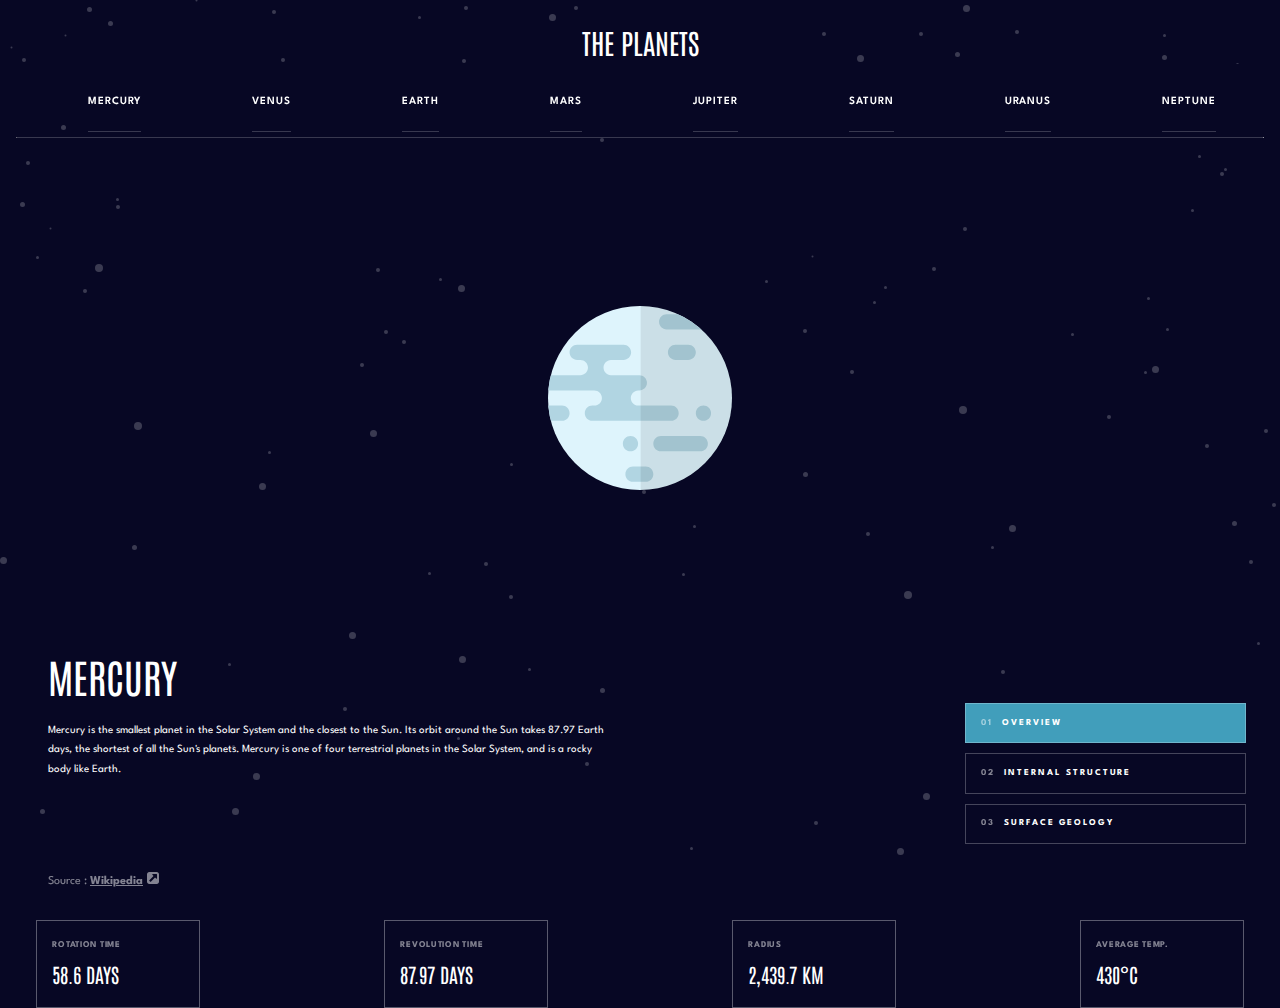
==== index.html @ 676377ea "add mobile btns to content functionality" ====
<!DOCTYPE html>

<html>

<head>
    <meta charset="utf-8">
    <meta http-equiv="X-UA-Compatible" content="IE=edge">
    <title></title>
    <meta name="description" content="">
    <meta name="viewport" content="width=device-width, initial-scale=1">
    <link rel="preconnect" href="https://fonts.googleapis.com">
    <link rel="preconnect" href="https://fonts.gstatic.com" crossorigin>
    <link href="https://fonts.googleapis.com/css2?family=Antonio:wght@400;500&family=Spartan:wght@400;700&display=swap"
        rel="stylesheet">
    <link rel="stylesheet" href="index.css">

</head>

<body>


    <div class="container">


        <div class="header">
            <h2 class="logo">The Planets</h2>
            <img src="./assets/icon-hamburger.svg" class="menu-btn">
        </div>

        <!-- <a href="#" class="test">TEST</a> -->

        <nav class="menu">
            <ul>

                <li>
                    <a href="/" class="link mercury-link">
                        <span class="dot dot-mercury"></span>
                        <span class="link-text">mercury</span>
                        <img src="assets/icon-chevron.svg" class="chevron" alt="chevron">
                    </a>
                </li>
                <li>
                    <a href="/venus.html" class="link">
                        <span class="dot dot-venus"></span>
                        <span class="link-text">venus</span>
                        <img src="assets/icon-chevron.svg" class="chevron" alt="chevron">
                    </a>
                </li>
                <li>
                    <a href="/earth.html" class="link">
                        <span class="dot dot-earth"></span>
                        <span class="link-text">earth</span>
                        <img src="assets/icon-chevron.svg" class="chevron" alt="chevron">
                    </a>
                </li>
                <li>
                    <a href="/mars.html" class="link">
                        <span class="dot dot-mars"></span>
                        <span class="link-text">mars</span>
                        <img src="assets/icon-chevron.svg" class="chevron" alt="chevron">
                    </a>
                </li>
                <li>
                    <a href="/jupiter.html" class="link">
                        <span class="dot dot-jupiter"></span>
                        <span class="link-text">jupiter</span>
                        <img src="assets/icon-chevron.svg" class="chevron" alt="chevron">
                    </a>
                </li>
                <li>
                    <a href="/saturn.html" class="link">
                        <span class="dot dot-saturn"></span>
                        <span class="link-text">saturn</span>
                        <img src="assets/icon-chevron.svg" class="chevron" alt="chevron">
                    </a>
                </li>
                <li>
                    <a href="/uranus.html" class="link">
                        <span class="dot dot-uranus"></span>
                        <span class="link-text">uranus</span>
                        <img src="assets/icon-chevron.svg" class="chevron" alt="chevron">
                    </a>
                </li>
                <li>
                    <a href="/neptune.html" class="link">
                        <span class="dot dot-neptune"></span>
                        <span class="link-text">neptune</span>
                        <img src="assets/icon-chevron.svg" class="chevron" alt="chevron">
                    </a>
                </li>
            </ul>
        </nav>

        <section class="content">

            <!-- horizontal line -->
            <hr class="hr1">
            <div class="buttons btns-mobile">
                <button class="overview ghost-button overview-mobile-btn">overview</button>
                <button class="structure ghost-button structure-mobile-btn">structure</button>
                <button class="surface ghost-button geology-mobile-btn">surface</button>
            </div>

            <!-- horizontal line -->
            <hr class="hr2">

            <div class="flex-content-wrapper">


                <img src="./assets/planet-mercury.svg" alt="Mercury"
                    class="planet-img flex-content-wrapper-item overview-img">
                <img src="./assets/planet-mercury-internal.svg" alt="Mercury"
                    class="planet-img flex-content-wrapper-item structure-img ">
                <img src="./assets/geology-mercury.png" alt="Mercury" class="geology-img flex-content-wrapper-item ">

                <div class="content flex-content flex-content-wrapper-item">
                    <div class="flex-text flex-content-item">
                        <h1 class="flex-text-item">MERCURY</h1>
                        <p class="flex-text-item overview-text">Mercury is the smallest planet in the Solar System and
                            the
                            closest
                            to
                            the
                            Sun. Its
                            orbit around the
                            Sun takes 87.97 Earth days, the shortest of all the Sun's planets. Mercury is one of
                            four
                            terrestrial planets in the Solar System, and is a rocky body like Earth.</p>
                        <p class="flex-text-item structure-text">
                            Mercury appears to have a solid silicate crust and mantle overlying a solid, iron sulfide
                            outer core layer, a deeper liquid core layer, and a solid inner core. The planet's density
                            is the second highest in the Solar System at 5.427 g/cm3 , only slightly less than Earth's
                            density.
                        </p>
                        <p class="flex-text-item geology-text">
                            Mercury's surface is similar in appearance to that of the Moon, showing extensive mare-like
                            plains and heavy cratering, indicating that it has been geologically inactive for billions
                            of years. It is more heterogeneous than either Mars's or the Moon’s.
                        </p>
                        <a href="https://en.wikipedia.org/wiki/Mercury_(planet)"
                            class="source flex-text-item overview-link"><span class="source-text">Source : </span>
                            <span class="wikipedia">Wikipedia</span>
                            <span><img src="./assets/icon-source.svg" alt="" class="icon-source"></span>
                        </a>
                        <a href="https://en.wikipedia.org/wiki/Mercury_(planet)#Internal_structure"
                            class="source flex-text-item structure-link"><span class="source-text">Source : </span>
                            <span class="wikipedia">Wikipedia</span>
                            <span><img src="./assets/icon-source.svg" alt="" class="icon-source"></span>
                        </a>
                        <a href="https://en.wikipedia.org/wiki/Mercury_(planet)#Surface_geology"
                            class="source flex-text-item geology-link"><span class="source-text">Source : </span>
                            <span class="wikipedia">Wikipedia</span>
                            <span><img src="./assets/icon-source.svg" alt="" class="icon-source"></span>
                        </a>
                    </div>
                    <div class="buttons side-btns flex-content-item">
                        <button class="overview ghost-button side-btn-1">overview</button>
                        <button class="structure ghost-button side-btn-2"><span
                                class="xtra-txt">internal</span>structure</button>
                        <button class=" surface ghost-button side-btn-3">surface <span
                                class="xtra-txt">geology</span></button>
                    </div>
                </div>
            </div>
        </section>

        <section class="infotangle">
            <div class="infotangle-container-flex">
                <span class="infotangle-title">rotation time</span>
                <span class="infotangle-content">58.6 days</span>
            </div>
            <div class="infotangle-container-flex">
                <span class="infotangle-title">revolution time</span>
                <span class="infotangle-content">87.97 days</span>
            </div>
            <div class="infotangle-container-flex">
                <span class="infotangle-title">radius</span>
                <span class="infotangle-content">2,439.7 km</span>
            </div>
            <div class="infotangle-container-flex">
                <span class="infotangle-title">average temp.</span>
                <span class="infotangle-content">430&deg;C</span>
            </div>
        </section>

    </div> <!-- container div -->

    <script src="index.js" async defer></script>
</body>

</html>
---- index.css ----
/* font-family: 'Antonio', sans-serif; */
/* font-family: 'Spartan', sans-serif; */

*,
*:before,
*:after {
  box-sizing: border-box;
}

:root {
  --white: #ffffff;
  --black: #070724;
  --grey: #38384f;
  --lightgrey: #838391;
  --skyblue: #419ebb;
  --orange: #eda249;
  --violet: #6f2ed6;
  --red: #d83a34;
  --burntorange: #cd5120;
  --teal: #1ec2a4;
  --bgc: red;
  --transvalue: scaleX(1);
}

body {
  background: #070724 url('./assets/background-stars.svg');
  height: 100vh;
  background-attachment: fixed;
  /* stop scroll & remove scroll bar for mobile */
  /* overflow: hidden; */
}

/* give p enough room to not jump with new text */
p.flex-text-item {
  height: 10em;
}

/* IMAGES */
/* show - hide images */
/* img.planet-img.structure-img,
img.planet-img.geology-img {
  display: none;
} */

.planet-img {
  margin-top: 5.5375em;
  margin-bottom: 5em;
  width: 6.9375em;
}

.geology-img {
  display: none;
  width: 10.19em;
  height: 12.43em;
  margin-bottom: 1.95em;
}

.structure-img {
  display: none;
}

/* .overview-btn {
  background-color: red;
} */

/* show - hide content text */
.structure-text,
.geology-text {
  display: none;
}

/* show - hide link type */
.structure-link,
.geology-link {
  display: none;
}

.container {
  margin: 1em 1.5em 1em 1.5em;
  /* ??? */
  height: calc(100% 2em);
}

/* hr {
  margin-left: -2em;
  margin-right: -2em;
  margin-top: 0;
  color: rgba(131, 131, 145, 0.4);
  color: yellowgreen;
} */

/* TODO : .hr1 & .hr2 are the same.  Consolidate. */
.hr1 {
  margin-left: -2em;
  margin-right: -2em;
  margin-top: -0.35em;
  border-top: 1px solid rgba(131, 131, 145, 0.4);
  border-bottom: none;
  z-index: 999;
}

.hr2 {
  /* background-color: red; */
  margin-left: -2em;
  margin-right: -2em;
  margin-top: -0.35em;
  border-top: 1px solid rgba(131, 131, 145, 0.4);
  border-bottom: none;
  z-index: 999;
}

.header {
  height: 2.8em;
  display: flex;
  margin-bottom: 0.5em;
  justify-content: space-between;
}

.logo {
  /* background-color: green; */
  margin-top: 0;
  padding: 0;
}

/* hide the menu */
/* .menu {
  display: none;
} */

.menu-btn {
  margin-top: 0.7em;
  width: 1.5em;
  height: 1.0625em;
  cursor: pointer;
  opacity: 1;
}

.link {
  margin-right: 1.7em;
}

/* button.overview:focus {
  background-color: red;
} */

/* menu nav */

nav ul {
  display: block;
  margin-left: -0.5em;
  margin-top: -1.5em;
  /* list is to the right.  bring it left. not sure why it went right.  this is my hack */
  /* margin-left: -2em; */
  top: 4.5em;
  left: 0;
  width: 100%;
  background-color: var(--black);
  height: 100vh;
  position: fixed;
  list-style-type: none;
  transform: translateX(100%);
  transition: transform 0.3s;
}

.menu ul:first-child {
  margin-top: -0.5em;
  padding-top: 1em;
  border-top: 1px solid rgba(131, 131, 145, 0.4);
}

nav a {
  margin: 0.3em 0 0.3em 0;
  display: flex;
  justify-content: space-between;
  align-items: center;
  height: 4.0625em;
  /* last param of rgba is opacity */
  border-bottom: 1px solid rgba(131, 131, 145, 0.4);
  color: var(--white);
  text-decoration: none;
  font-family: 'Spartan', sans-serif;
  font-weight: 600;
  font-size: 0.9375rem;
  letter-spacing: 1.36364px;
  /* line-height: 25px; */
  text-transform: uppercase;
}

/* ul:last-child li:last-child a {
  border-bottom: none;
} */

.link-text {
  margin-top: 0.25em;
  margin-left: 2em;
  /* dot and chevron are flex-grow:0 
  & this is flex-grow: 1 so I guess it takes
  up all remaining spece? */
  flex-grow: 1;
}

.dot {
  content: '';
  margin: 0;
  height: 20px;
  width: 20px;
  border-radius: 50%;
  display: inline-block;
}

.dot-mercury {
  background-color: var(--white);
}
.dot-venus {
  background-color: #f7cc7f;
}
.dot-earth {
  background-color: #545bfe;
}
.dot-mars {
  background-color: #ff6a45;
}
.dot-jupiter {
  background-color: #ecad7a;
}
.dot-saturn {
  background-color: #fccb6b;
}
.dot-uranus {
  background-color: #65f0d5;
}
.dot-neptune {
  background-color: #497efa;
}

.menu-text {
  display: inline;
}

.chevron {
  display: inline-block;
  /* margin: 0 1.5em 0 0; */
  width: 0.4em;
  height: 0.58em;
  cursor: pointer;
}

/* buttons */

.buttons {
  display: flex;
  justify-content: space-between;
  margin-top: -0.3em;
  margin-left: 0.25em;
  margin-right: 0.25em;
  margin-bottom: -0.1em;
}

/* rename button? */
.ghost-button {
  color: var(--white);
  border: 4px solid rgba(0, 0, 0, 0);
  display: inline-block;
  margin: 1.25em 0 0 0;
  font-size: 0.5625rem;
  font-family: spartan;
  font-weight: 700;
  letter-spacing: 1.92857px;
  text-transform: uppercase;
  background-color: rgba(0, 0, 0, 0);
  opacity: 0.5;
}

.ghost-button:after {
  display: block;
  content: '';
  padding: 0.75em;
  margin: 0;
  border-bottom: solid 3px var(--skyblue);
  transform: scaleX(0);
  transition: transform 250ms ease-in-out;
}

.ghost-button:hover:after {
  transform: scaleX(1);
}

/* .ghost-button:default:after {
  transform: scaleX(1);
} */

/* .ghost-button:hover:after {
  transform: scaleX(1);
} */

.ghost-button:hover {
  opacity: 1;
}

.myelement:after {
  transform: var(--transvalue);
}

/* .ghost-button:focus:after {
  transform: scaleX(1);
} */

/* .planet-img {
  width: 6.9375em;
} */

h1 {
  color: var(--white);
  font-weight: 400;
  font-family: 'Antonio', sans-serif;
  font-size: 2.5rem;
  text-transform: uppercase;
}

/* h2 not inline with figma.  ok. */
h2 {
  color: var(--white);
  font-weight: 400;
  font-family: 'Antonio', sans-serif;
  font-size: 1.75rem;
  text-transform: uppercase;
}

p {
  color: var(--white);
  font-weight: 400;
  font-family: 'Spartan', sans-serif;
  font-size: 0.6875rem;
  /* text-transform: uppercase; */
  line-height: 179%;
  text-align: center;
}

/* section.content */

.content {
  display: flex;
  flex-direction: column;
}

.content .flex-item {
  align-self: center;
}

.flex-content {
  display: flex;
}

.flex-text {
  display: flex;
  flex-direction: column;
  align-items: center;
}

.side-btns {
  display: none;
}

.content h1 {
  margin: 0 0 0.2em 0;
}

.content p {
  margin-bottom: 2.5em;
}

/* removes the underline from the link text  */
.source {
  text-decoration: none;
  margin-bottom: 0.75em;
}

/* kept  */
.source-text {
  color: var(--white);
  font-size: 0.75rem;
  font-weight: 400;
  font-family: spartan;
  opacity: 0.5;
}

.wikipedia {
  color: var(--white);
  font-size: 0.75rem;
  font-weight: 700;
  font-family: spartan;
  opacity: 0.5;
  text-decoration: underline;
}

.infotangle:last-child {
  margin-bottom: 2.5em;
}

.infotangle-container-flex {
  margin-top: 1.25em;
  margin-bottom: -0.6em;
  margin-left: -0.75em;
  margin-right: -0.75em;
  display: flex;
  justify-content: space-between;
  border: 1px solid #ffffff55;
  text-transform: uppercase;
  height: 3.25em;
}

.infotangle-title {
  margin-left: 2.25em;
  margin-top: 2.25em;
  color: var(--white);
  font-size: 0.55rem;
  font-weight: 700;
  font-family: spartan;
  letter-spacing: 0.727273px;
  opacity: 0.5;
}

/* made it a span because styles were not being applied with a <p>  Global Style??? */
.infotangle-content {
  margin-top: 0.5em;
  margin-right: 1.5em;
  color: var(--white);
  font-size: 1.25rem;
  font-weight: 400;
  font-family: Antonio;
  /* letter-spacing: 0.75px; */
}

/* this should go with content stuff */

/* TD this has affected mobile & desktop now.  */

.flex-content-wrapper {
  display: flex;
  flex-direction: column;
  justify-content: center;
}

.planet-img.flex-content-wrapper-item,
.geology-img.flex-content-wrapper-item {
  margin-left: auto;
  margin-right: auto;
}

/* mobile - overlap geology image over planet image */
.geology-img.flex-content-wrapper-item {
  margin-top: -6.6em;
  width: 60px;
  height: 73.25px;
}

/* TABLETTABLETTABLETTABLETTABLETTABLETTABLETTABLETTABLETTABLETTABLETTABLETTABLETTABLETTABLETTABLETTABLETTABLETTABLETTABLET */
/* TABLETTABLETTABLETTABLETTABLETTABLETTABLETTABLETTABLETTABLETTABLETTABLETTABLETTABLETTABLETTABLETTABLETTABLETTABLETTABLET */
/* TABLETTABLETTABLETTABLETTABLETTABLETTABLETTABLETTABLETTABLETTABLETTABLETTABLETTABLETTABLETTABLETTABLETTABLETTABLETTABLET */
/* TABLETTABLETTABLETTABLETTABLETTABLETTABLETTABLETTABLETTABLETTABLETTABLETTABLETTABLETTABLETTABLETTABLETTABLETTABLETTABLET */
/* TABLETTABLETTABLETTABLETTABLETTABLETTABLETTABLETTABLETTABLETTABLETTABLETTABLETTABLETTABLETTABLETTABLETTABLETTABLETTABLET */
/* TABLETTABLETTABLETTABLETTABLETTABLETTABLETTABLETTABLETTABLETTABLETTABLETTABLETTABLETTABLETTABLETTABLETTABLETTABLETTABLET */

/* tablet */
@media only screen and (min-width: 768px) {
  /* remove scroll */
  body {
    /* overflow: hidden; */
    margin: 1.5em;
  }

  .header {
    justify-content: center;
    margin-top: 1.5em;
  }

  /* give p enough room to not jump with new text */
  p.flex-text-item {
    height: 10em;
  }

  /* tablet - overlap geology image over planet image */
  .geology-img.flex-content-wrapper-item {
    margin-top: -12.6em;
    margin-bottom: 4.3em;
    width: 110px;
    height: 134.29px;
  }

  .planet-img {
    margin-top: 10em;
    margin-bottom: 10em;
    width: 11.5em;
  }

  .source {
    margin-top: 0.75em;
  }

  .btns-mobile {
    display: none;
  }

  .hr1 {
    display: none;
  }

  .hr2 {
    margin-top: 3.75em;
  }

  .dot {
    display: none;
  }

  .chevron {
    display: none;
  }

  .menu ul:first-child {
    /* margin-top: -0.5em; */
    /* padding-top: 1em; */
    border-top: none;
  }

  nav ul {
    display: flex;
    justify-content: space-around;
    transform: translateY(0);
    height: 2em;
    /* overflow: scroll; */
  }

  nav ul li {
    margin-top: -0.55em;
  }

  /* nav ul li a {
    border: none;
  } */

  li {
    all: initial;
    display: inline-block;
    /* background-color: red; */
  }

  a.link {
    padding: 0;
    margin: 0;
  }

  li:after {
    display: block;
    content: '';
    position: relative;
    margin: 0;
    border-bottom: solid 3px var(--skyblue);
    transform: scaleX(0);
    transition: transform 250ms ease-in-out;
  }

  li:hover:after {
    transform: scaleX(1);
  }

  li:hover {
    opacity: 1;
  }

  .link-text {
    margin: 0;
    font-size: 0.6875rem;
    letter-spacing: 1px;
  }

  .side-btns {
    display: flex;
    flex-direction: column;
    justify-content: center;
    align-items: flex-end;
    margin-right: -1.2em;
  }

  .side-btn-1,
  .side-btn-2,
  .side-btn-3 {
    color: var(--white);
    border: 1px solid rgba(255, 255, 255, 0.25);
    display: inline-block;
    font-size: 0.5625rem;
    font-family: spartan;
    font-weight: 700;
    letter-spacing: 1.92857px;
    text-transform: uppercase;
    /* background-color: rgba(0, 0, 0, 0); */
    opacity: 1;
    width: 281px;
    height: 4.5em;
    padding-top: 1.65em;
    text-align: start;
    margin: 0.55em;
  }

  .side-btn-1:hover,
  .side-btn-2:hover,
  .side-btn-3:hover {
    background-color: rgba(131, 131, 145, 0.4);
  }

  .myBackGroundColor {
    background-color: var(--skyblue);
  }

  .mySelectedBackGroundColor {
    background-color: rgba(131, 131, 145, 0.4);
  }

  .side-btn-2:focus,
  .side-btn-3:focus {
    background-color: var(--skyblue);
  }

  .side-btn-1::before {
    content: '01';
    margin: 1em;
    opacity: 0.5;
  }

  .side-btn-2::before {
    content: '02';
    margin: 1em;
    opacity: 0.5;
  }

  .side-btn-3::before {
    content: '03';
    margin: 1em;
    opacity: 0.5;
  }

  .menu-btn {
    display: none;
  }

  .ghost-button:hover:after {
    transform: scaleX(0);
  }

  .xtra-txt {
    padding-right: 0.6em;
  }

  .flex-content {
    justify-content: space-between;
  }

  .flex-content-item {
    /* give both flex-content-items the same size */
    flex-basis: 100%;
  }

  p.flex-text-item {
    text-align: left;
  }

  .flex-text {
    display: flex;
    flex-direction: column;
    align-items: flex-start;
  }

  .infotangle {
    display: flex;
    flex-direction: row;
    justify-content: space-between;
  }

  .infotangle-container-flex {
    height: 5.5em;
    width: 10.25em;
  }

  /* make the infotangle content into a flex column */
  .infotangle-container-flex {
    display: flex;
    flex-direction: column;
  }

  .infotangle-title {
    margin-left: 1.75em;
  }

  .infotangle-content {
    margin-left: 0.75em;
    margin-bottom: 1em;
  }

  div.flex-content {
    /* background-color: blue; */
    flex-direction: row;
  }

  div.flex-text.flex-content-item {
    /* background-color: red; */
    margin-right: 5.2em;
  }
  div.flex-content-item {
    /* background-color: green; */
    width: 20em;
  }
}

/* DESKTOPDESKTOPDESKTOPDESKTOPDESKTOPDESKTOPDESKTOPDESKTOPDESKTOPDESKTOPDESKTOPDESKTOPDESKTOPDESKTOPDESKTOPDESKTOP */
/* DESKTOPDESKTOPDESKTOPDESKTOPDESKTOPDESKTOPDESKTOPDESKTOPDESKTOPDESKTOPDESKTOPDESKTOPDESKTOPDESKTOPDESKTOPDESKTOP */
/* DESKTOPDESKTOPDESKTOPDESKTOPDESKTOPDESKTOPDESKTOPDESKTOPDESKTOPDESKTOPDESKTOPDESKTOPDESKTOPDESKTOPDESKTOPDESKTOP */
/* DESKTOPDESKTOPDESKTOPDESKTOPDESKTOPDESKTOPDESKTOPDESKTOPDESKTOPDESKTOPDESKTOPDESKTOPDESKTOPDESKTOPDESKTOPDESKTOP */
/* DESKTOPDESKTOPDESKTOPDESKTOPDESKTOPDESKTOPDESKTOPDESKTOPDESKTOPDESKTOPDESKTOPDESKTOPDESKTOPDESKTOPDESKTOPDESKTOP */
/* DESKTOPDESKTOPDESKTOPDESKTOPDESKTOPDESKTOPDESKTOPDESKTOPDESKTOPDESKTOPDESKTOPDESKTOPDESKTOPDESKTOPDESKTOPDESKTOP */

/* desktop */
@media only screen and (min-width: 1440px) {
  /* bring back the scroll */
  body {
    overflow: visible;
  }

  .container {
    position: relative;
  }

  .header {
    height: 3.38em;
    display: flex;
    margin: 0;
    justify-content: space-between;
    width: 10em;
  }

  .hr2 {
    margin-top: -0.65em;
    margin-right: -5em;
    margin-left: -5em;
  }

  .logo {
    /* background-color: red; */
    margin-top: -0.25em;
    /* margin-bottom: -1em; */
  }

  /* desktop - overlap geology image over planet image */
  .geology-img.flex-content-wrapper-item {
    position: absolute;
    top: 700px;
    left: 365px;
    /* background-color: blue; */
    margin-top: -16.5em;
    width: 163px;
    height: 199px;
  }

  .planet-img {
    position: absolute;
    /* margin-top: 10em;
    margin-bottom: 10em; */
    width: 18.125em;
    left: 300px;
  }

  /* section content */
  div.flex-content {
    display: flex;
    /* background-color: red; */
    flex-direction: column;
    width: fit-content;
    position: absolute;
    margin-right: 5.2em;
    top: 200px;
    right: -20px;
  }

  div.flex-text.flex-content-item {
    /* background-color: red; */
    margin: 0;
  }

  .side-btn-1,
  .side-btn-2,
  .side-btn-3 {
    /* background-color: orange; */
    width: 100%;
  }

  .side-btn-1:hover,
  .side-btn-2:hover,
  .side-btn-3:hover {
    background-color: rgba(131, 131, 145, 0.4);
    border: black;
  }

  /* .side-btn-1 {
    background-color: var(--skyblue);
  } */

  .myBackGroundColor {
    background-color: var(--skyblue);
  }

  .mySelectedBackGroundColor {
    background-color: rgba(131, 131, 145, 0.4);
  }

  .side-btn-2:focus,
  .side-btn-3:focus {
    background-color: var(--skyblue);
  }

  /* note : the nav - we are using .menu and nav ul.  Why?  and how do they behave differently? */

  /* nav,
  nav ul,
  nav li,
  a.link {
    all: initial;
  } */

  .menu ul:first-child {
    all: initial;
  }

  nav {
    position: absolute;
    top: -15px;
    right: 0;
  }

  a.link {
    /* margin: 0em 1em 1em 1em; */
    margin: 0.25em 1em 1em 1em;
    border-bottom: none;
  }

  li:after {
    display: none;
  }

  li:before {
    display: block;
    content: '';
    position: relative;
    margin: 0;
    border-bottom: solid 3px var(--skyblue);
    /* border-top: solid 3px orange; */
    transform: scaleX(0);
    transition: transform 250ms ease-in-out;
  }

  li:hover:before {
    transform: scaleX(1);
  }

  li:hover {
    opacity: 1;
  }

  /* remove smaller screen styles */
  .flex-content-wrapper {
    all: unset;
  }

  .source {
    margin-top: -0.75em;
  }

  .buttons {
    margin-top: 0.25em;
    margin-left: -0.25em;
  }

  .content h1 {
    font-size: 5rem;
  }

  .infotangle {
    position: absolute;
    /* why does bottom not work? */
    /* bottom: 0px; */
    top: 700px;
    margin-left: 5em;
    width: 90%;
    justify-content: space-around;
  }

  .infotangle-container-flex {
    margin-top: 1.25em;
    margin-bottom: -0.6em;
    margin-left: -0.75em;
    margin-right: -0.75em;
    display: flex;
    justify-content: space-between;
    border: 1px solid #ffffff55;
    text-transform: uppercase;
    height: 5.25em;
  }

  .infotangle-title {
    margin-left: 1.75em;
    margin-top: 2.25em;
    color: var(--white);
    font-size: 0.55rem;
    font-weight: 700;
    font-family: spartan;
    letter-spacing: 0.727273px;
    opacity: 0.5;
  }

  /* made it a span because styles were not being applied with a <p>  Global Style??? */
  .infotangle-content {
    margin-top: 0.5em;
    margin-right: 1.5em;
    color: var(--white);
    font-size: 1.25rem;
    font-weight: 400;
    font-family: Antonio;
    /* letter-spacing: 0.75px; */
  }

  .infotangle-container-flex {
    position: relative;
    width: 255px;
    height: 128px;
  }

  .infotangle-title {
    position: absolute;
    font-size: 0.6875em;
    top: 0px;
    left: 7px;
  }

  .infotangle-content {
    position: absolute;
    font-size: 2.5rem;
    top: 35px;
    left: -5px;
  }
}
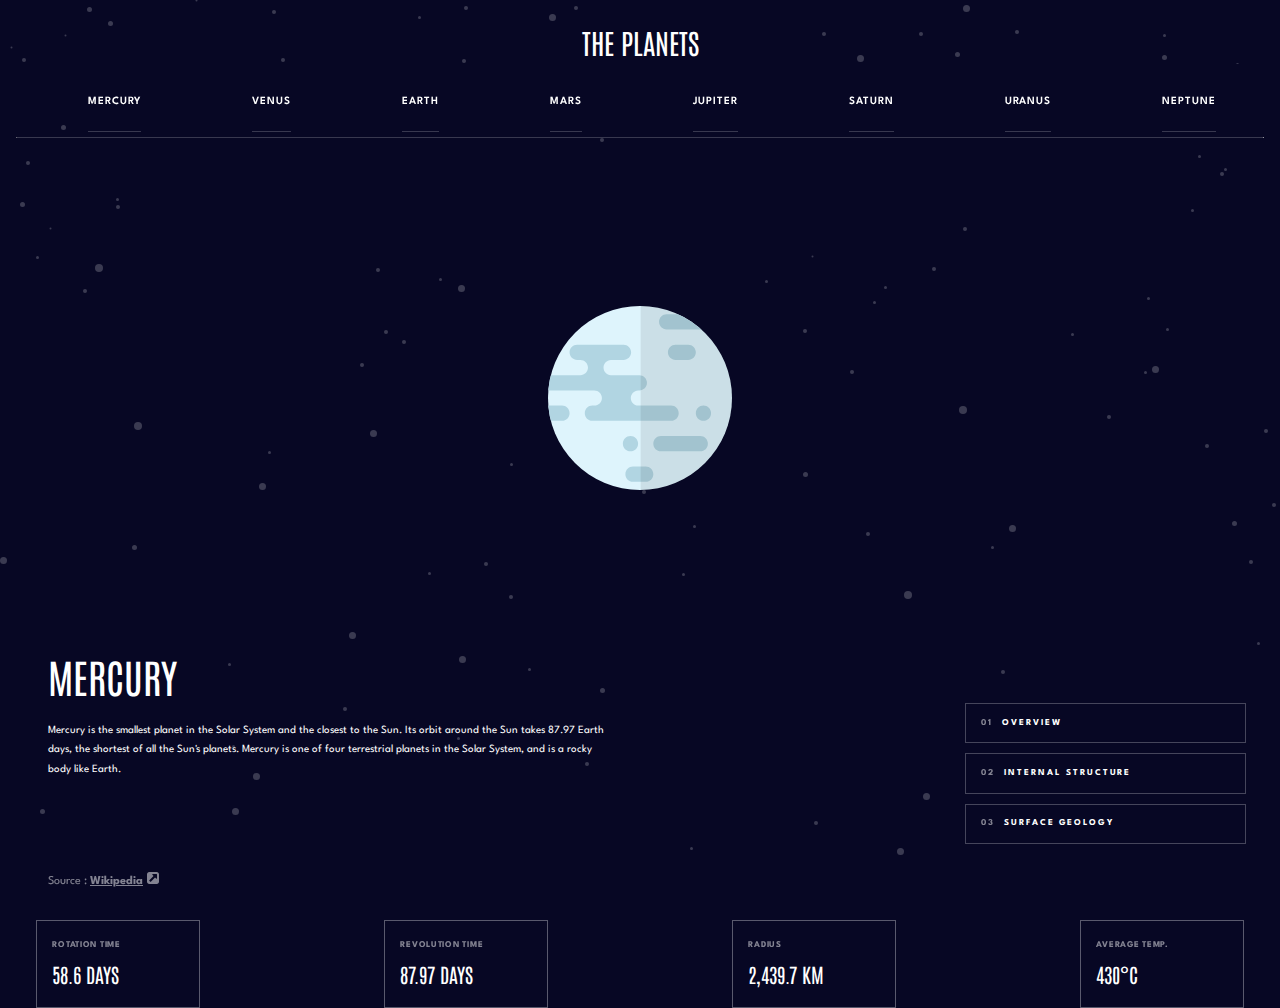
==== commit d9110935: "Attempt desktop button color for each planet" ====
--- a/index.html
+++ b/index.html
@@ -39,49 +39,49 @@
                         <img src="assets/icon-chevron.svg" class="chevron" alt="chevron">
                     </a>
                 </li>
-                <li>
-                    <a href="/venus.html" class="link">
+                <li id="venus-link">
+                    <a href="/venus.html" class="link ">
                         <span class="dot dot-venus"></span>
                         <span class="link-text">venus</span>
                         <img src="assets/icon-chevron.svg" class="chevron" alt="chevron">
                     </a>
                 </li>
-                <li>
+                <li id="earth-link">
                     <a href="/earth.html" class="link">
                         <span class="dot dot-earth"></span>
                         <span class="link-text">earth</span>
                         <img src="assets/icon-chevron.svg" class="chevron" alt="chevron">
                     </a>
                 </li>
-                <li>
+                <li id="mars-link">
                     <a href="/mars.html" class="link">
                         <span class="dot dot-mars"></span>
                         <span class="link-text">mars</span>
                         <img src="assets/icon-chevron.svg" class="chevron" alt="chevron">
                     </a>
                 </li>
-                <li>
+                <li id="jupiter-link">
                     <a href="/jupiter.html" class="link">
                         <span class="dot dot-jupiter"></span>
                         <span class="link-text">jupiter</span>
                         <img src="assets/icon-chevron.svg" class="chevron" alt="chevron">
                     </a>
                 </li>
-                <li>
+                <li id="saturn-link">
                     <a href="/saturn.html" class="link">
                         <span class="dot dot-saturn"></span>
                         <span class="link-text">saturn</span>
                         <img src="assets/icon-chevron.svg" class="chevron" alt="chevron">
                     </a>
                 </li>
-                <li>
+                <li id="uranus-link">
                     <a href="/uranus.html" class="link">
                         <span class="dot dot-uranus"></span>
                         <span class="link-text">uranus</span>
                         <img src="assets/icon-chevron.svg" class="chevron" alt="chevron">
                     </a>
                 </li>
-                <li>
+                <li id="neptune-link">
                     <a href="/neptune.html" class="link">
                         <span class="dot dot-neptune"></span>
                         <span class="link-text">neptune</span>
@@ -154,10 +154,10 @@
                         </a>
                     </div>
                     <div class="buttons side-btns flex-content-item">
-                        <button class="overview ghost-button side-btn-1">overview</button>
-                        <button class="structure ghost-button side-btn-2"><span
+                        <button class="overview ghost-button side-btn-1  side-btn-1-mercury">overview</button>
+                        <button class="structure ghost-button side-btn-2 side-btn-2-mercury"><span
                                 class="xtra-txt">internal</span>structure</button>
-                        <button class=" surface ghost-button side-btn-3">surface <span
+                        <button class=" surface ghost-button side-btn-3 side-btn-3-mercury">surface <span
                                 class="xtra-txt">geology</span></button>
                     </div>
                 </div>
--- a/index.css
+++ b/index.css
@@ -19,6 +19,13 @@
   --burntorange: #cd5120;
   --teal: #1ec2a4;
   --bgc: red;
+  --earth: #6d2ed5;
+  --mars: #d14c32;
+  --jupiter: #d83a34;
+  --saturn: #cd5120;
+  --uranus: #1ec1a2;
+  --neptune: #2d68f0;
+
   --transvalue: scaleX(1);
 }
 
@@ -608,17 +615,17 @@
     background-color: rgba(131, 131, 145, 0.4);
   }
 
-  .myBackGroundColor {
+  .mercuryBackGroundColor {
     background-color: var(--skyblue);
   }
 
-  .mySelectedBackGroundColor {
+  .mercurySelectedBackGroundColor {
     background-color: rgba(131, 131, 145, 0.4);
   }
 
   .side-btn-2:focus,
   .side-btn-3:focus {
-    background-color: var(--skyblue);
+    background-color: var(--orange);
   }
 
   .side-btn-1::before {
@@ -792,6 +799,7 @@
     width: 100%;
   }
 
+  /* button color when hovered */
   .side-btn-1:hover,
   .side-btn-2:hover,
   .side-btn-3:hover {
@@ -803,17 +811,39 @@
     background-color: var(--skyblue);
   } */
 
-  .myBackGroundColor {
+  /* Need this? */
+  .mercurySelectedBackGroundColor {
+    background-color: rgba(131, 131, 145, 0.4);
+  }
+
+  .side-btn-1-earth {
+    background-color: var(--earth);
+  }
+
+  /* button color when selected */
+  .mercuryBackGroundColor {
     background-color: var(--skyblue);
   }
 
-  .mySelectedBackGroundColor {
-    background-color: rgba(131, 131, 145, 0.4);
-  }
-
-  .side-btn-2:focus,
-  .side-btn-3:focus {
+  .earthBackGroundColor {
+    background-color: var(--earth);
+  }
+
+  /* button color when focused */
+  .side-btn-2-mercury:focus,
+  .side-btn-3-mercury:focus {
     background-color: var(--skyblue);
+  }
+
+  /* button color when selected */
+  /* .earthBackGroundColor {
+    background-color: var(--earth);
+  } */
+
+  /* button color when focused */
+  .side-btn-2-earth:focus,
+  .side-btn-3-earth:focus {
+    background-color: var(--earth);
   }
 
   /* note : the nav - we are using .menu and nav ul.  Why?  and how do they behave differently? */
@@ -862,6 +892,35 @@
 
   li:hover {
     opacity: 1;
+  }
+
+  /* note : using id as class selector not working - specificity issue?  */
+  #venus-link:before {
+    border-bottom: solid 3px var(--orange);
+  }
+
+  #earth-link:before {
+    border-bottom: solid 3px var(--earth);
+  }
+
+  #mars-link:before {
+    border-bottom: solid 3px var(--mars);
+  }
+
+  #jupiter-link:before {
+    border-bottom: solid 3px var(--jupiter);
+  }
+
+  #saturn-link:before {
+    border-bottom: solid 3px var(--saturn);
+  }
+
+  #uranus-link:before {
+    border-bottom: solid 3px var(--uranus);
+  }
+
+  #neptune-link:before {
+    border-bottom: solid 3px var(--neptune);
   }
 
   /* remove smaller screen styles */
@@ -918,7 +977,7 @@
   /* made it a span because styles were not being applied with a <p>  Global Style??? */
   .infotangle-content {
     margin-top: 0.5em;
-    margin-right: 1.5em;
+    margin-right: 1em;
     color: var(--white);
     font-size: 1.25rem;
     font-weight: 400;
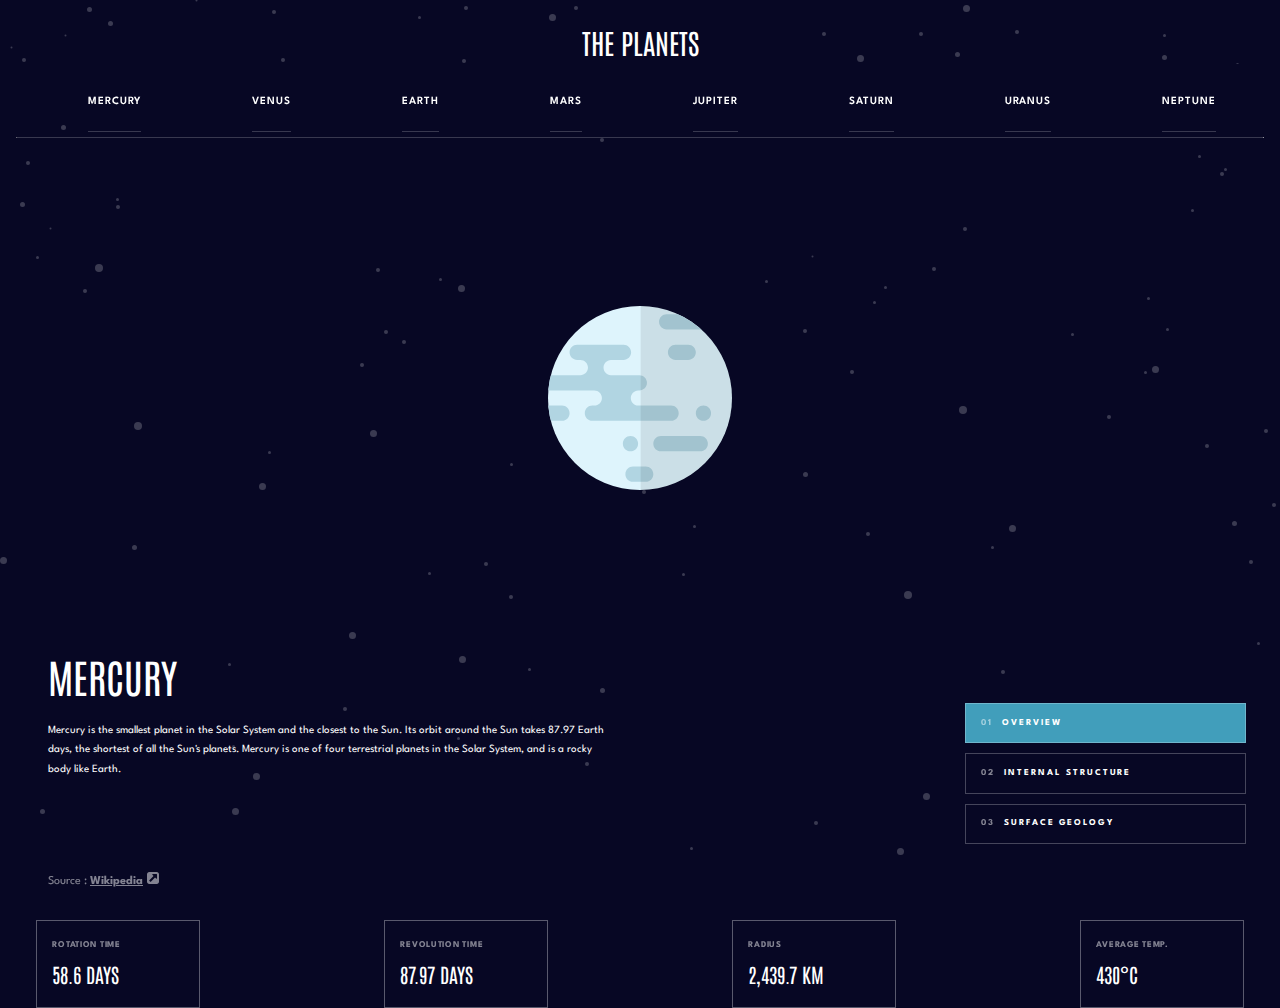
==== commit 0f13cb31: "one more time" ====
--- a/index.html
+++ b/index.html
@@ -154,10 +154,10 @@
                         </a>
                     </div>
                     <div class="buttons side-btns flex-content-item">
-                        <button class="overview ghost-button side-btn-1  side-btn-1-mercury">overview</button>
-                        <button class="structure ghost-button side-btn-2 side-btn-2-mercury"><span
+                        <button id="hover-mercury" class="overview ghost-button side-btn-1">overview</button>
+                        <button class="structure ghost-button side-btn-2"><span
                                 class="xtra-txt">internal</span>structure</button>
-                        <button class=" surface ghost-button side-btn-3 side-btn-3-mercury">surface <span
+                        <button class=" surface ghost-button side-btn-3">surface <span
                                 class="xtra-txt">geology</span></button>
                     </div>
                 </div>
--- a/index.css
+++ b/index.css
@@ -615,11 +615,11 @@
     background-color: rgba(131, 131, 145, 0.4);
   }
 
-  .mercuryBackGroundColor {
+  .myBackGroundColor {
     background-color: var(--skyblue);
   }
 
-  .mercurySelectedBackGroundColor {
+  .mySelectedBackGroundColor {
     background-color: rgba(131, 131, 145, 0.4);
   }
 
@@ -795,56 +795,38 @@
   .side-btn-1,
   .side-btn-2,
   .side-btn-3 {
-    /* background-color: orange; */
     width: 100%;
   }
 
-  /* button color when hovered */
-  .side-btn-1:hover,
+  /* ******************************************************** */
+  /* start button color change desktop */
+
+  /* change this to another class */
+  /* #hover-mercury:hover, */
   .side-btn-2:hover,
   .side-btn-3:hover {
     background-color: rgba(131, 131, 145, 0.4);
     border: black;
   }
 
-  /* .side-btn-1 {
+  /* need this? */
+  .mySelectedBackGroundColor {
+    background-color: rgba(131, 131, 145, 0.4);
+  }
+
+  /* button color when selected */
+  .myBackGroundColor {
     background-color: var(--skyblue);
-  } */
-
-  /* Need this? */
-  .mercurySelectedBackGroundColor {
-    background-color: rgba(131, 131, 145, 0.4);
-  }
-
-  .side-btn-1-earth {
-    background-color: var(--earth);
-  }
-
-  /* button color when selected */
-  .mercuryBackGroundColor {
+  }
+
+  /* button color when focused */
+  .side-btn-2:focus,
+  .side-btn-3:focus {
     background-color: var(--skyblue);
   }
 
-  .earthBackGroundColor {
-    background-color: var(--earth);
-  }
-
-  /* button color when focused */
-  .side-btn-2-mercury:focus,
-  .side-btn-3-mercury:focus {
-    background-color: var(--skyblue);
-  }
-
-  /* button color when selected */
-  /* .earthBackGroundColor {
-    background-color: var(--earth);
-  } */
-
-  /* button color when focused */
-  .side-btn-2-earth:focus,
-  .side-btn-3-earth:focus {
-    background-color: var(--earth);
-  }
+  /* side btn color change stop */
+  /* ******************************************************** */
 
   /* note : the nav - we are using .menu and nav ul.  Why?  and how do they behave differently? */
 
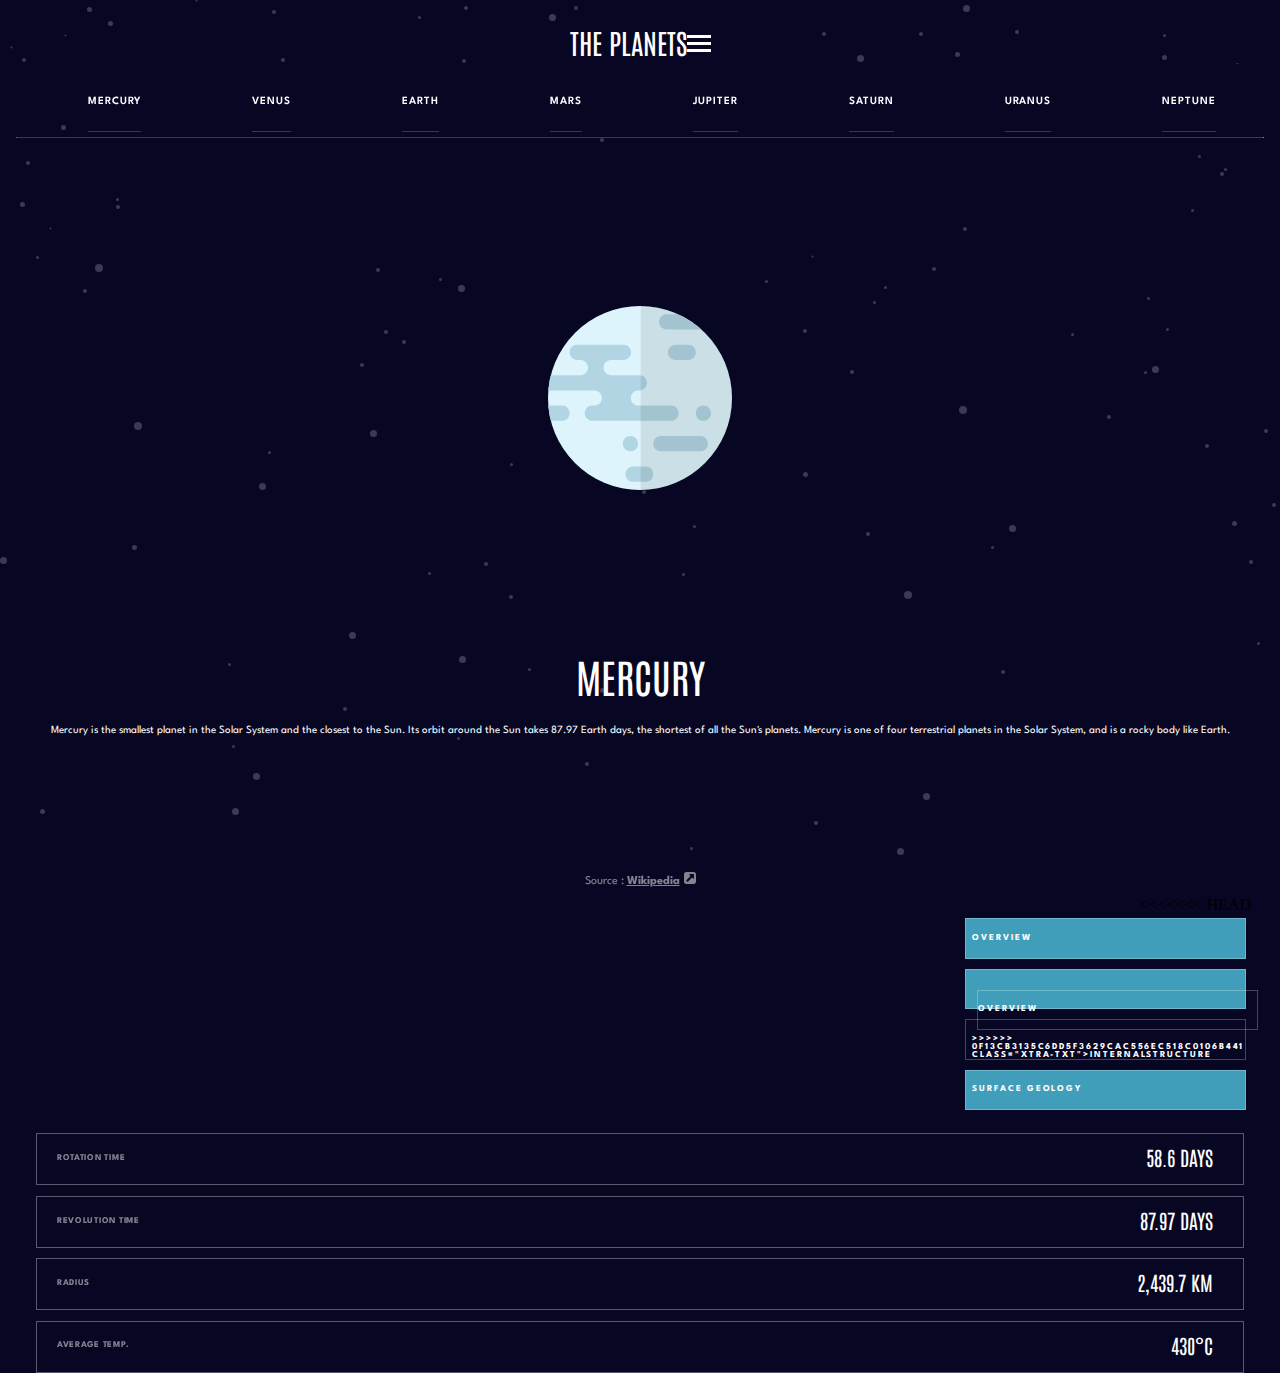
==== commit f396730a: "Merge branch 'master' of https://github.com/chrisyoung0101/planets-fact-site" ====
--- a/index.html
+++ b/index.html
@@ -16,7 +16,7 @@
 
 </head>
 
-<body>
+<body onload="mercuryLoad()">
 
 
     <div class="container">
@@ -154,10 +154,15 @@
                         </a>
                     </div>
                     <div class="buttons side-btns flex-content-item">
+<<<<<<< HEAD
+                        <button class="mercury-color overview ghost-button side-btn-1">overview</button>
+                        <button class="mercury-color structure ghost-button side-btn-2"><span
+=======
                         <button id="hover-mercury" class="overview ghost-button side-btn-1">overview</button>
                         <button class="structure ghost-button side-btn-2"><span
+>>>>>>> 0f13cb3135c6dd5f3629cac556ec518c0106b441
                                 class="xtra-txt">internal</span>structure</button>
-                        <button class=" surface ghost-button side-btn-3">surface <span
+                        <button class="mercury-color surface ghost-button side-btn-3">surface <span
                                 class="xtra-txt">geology</span></button>
                     </div>
                 </div>
--- a/index.css
+++ b/index.css
@@ -615,17 +615,35 @@
     background-color: rgba(131, 131, 145, 0.4);
   }
 
-  .myBackGroundColor {
+  /* .myBackGroundColor {
     background-color: var(--skyblue);
+  } */
+
+  .mercury-color {
+    background-color: var(--skyblue);
+  }
+
+  /* .myBackGroundColorVenus {
+    background-color: var(--orange);
+  } */
+
+  .venus-color {
+    background-color: var(--orange);
   }
 
   .mySelectedBackGroundColor {
     background-color: rgba(131, 131, 145, 0.4);
   }
 
+<<<<<<< HEAD
+  .mercury-color.side-btn-2:focus,
+  .mercury-color.side-btn-3:focus {
+    background-color: var(--skyblue);
+=======
   .side-btn-2:focus,
   .side-btn-3:focus {
     background-color: var(--orange);
+>>>>>>> 0f13cb3135c6dd5f3629cac556ec518c0106b441
   }
 
   .side-btn-1::before {
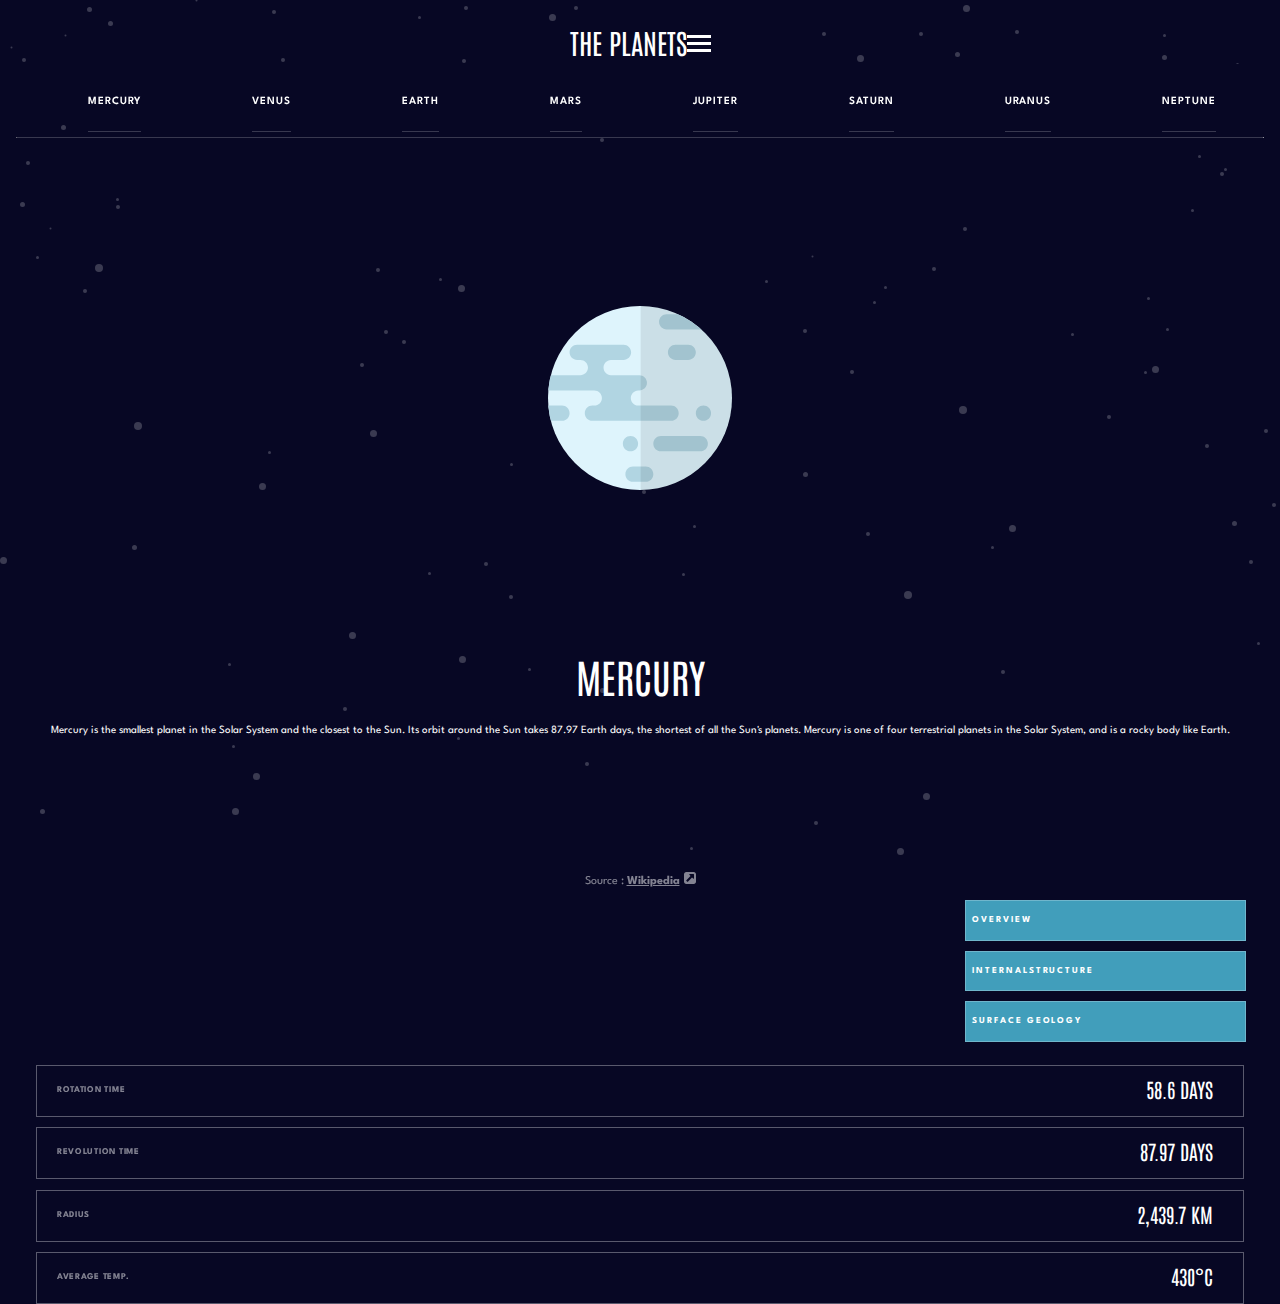
==== commit 6ba6d753: "commit after github pw issue" ====
--- a/index.html
+++ b/index.html
@@ -15,6 +15,7 @@
     <link rel="stylesheet" href="index.css">
 
 </head>
+<!-- delete this comment -->
 
 <body onload="mercuryLoad()">
 
@@ -154,13 +155,8 @@
                         </a>
                     </div>
                     <div class="buttons side-btns flex-content-item">
-<<<<<<< HEAD
                         <button class="mercury-color overview ghost-button side-btn-1">overview</button>
                         <button class="mercury-color structure ghost-button side-btn-2"><span
-=======
-                        <button id="hover-mercury" class="overview ghost-button side-btn-1">overview</button>
-                        <button class="structure ghost-button side-btn-2"><span
->>>>>>> 0f13cb3135c6dd5f3629cac556ec518c0106b441
                                 class="xtra-txt">internal</span>structure</button>
                         <button class="mercury-color surface ghost-button side-btn-3">surface <span
                                 class="xtra-txt">geology</span></button>
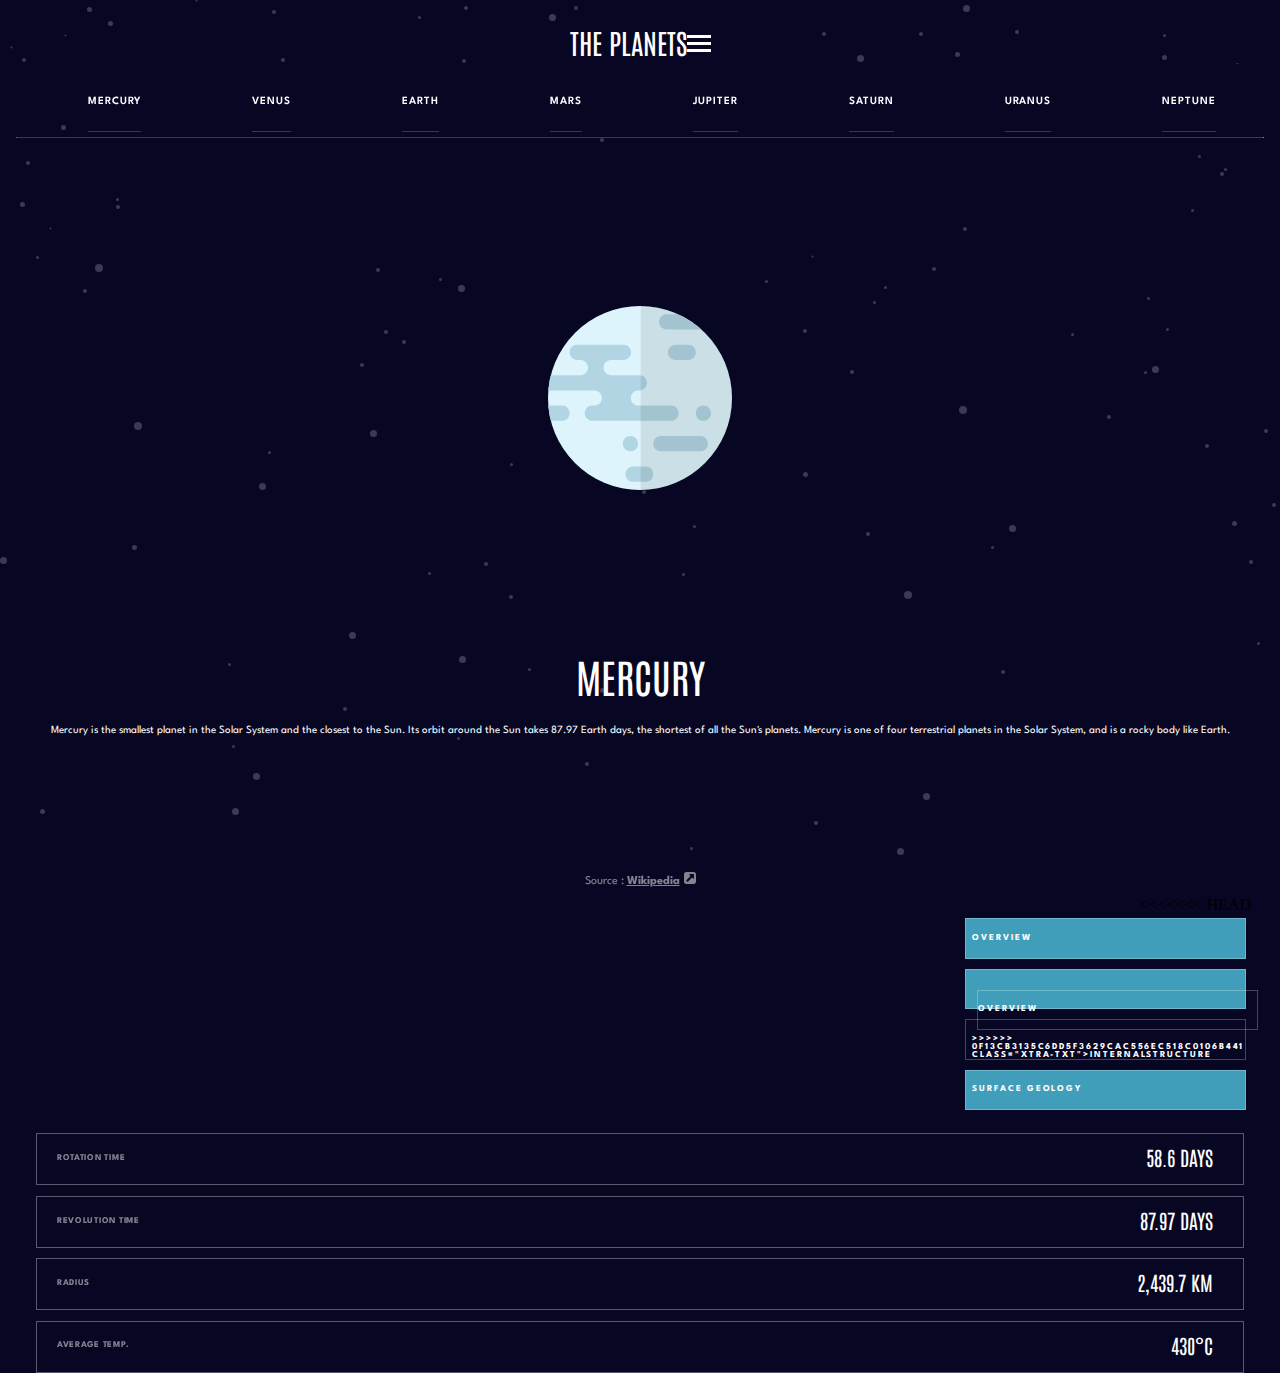
==== commit e92059ee: "Merge branch 'master' of https://github.com/chrisyoung0101/planets-fact-site" ====
--- a/index.html
+++ b/index.html
@@ -155,8 +155,13 @@
                         </a>
                     </div>
                     <div class="buttons side-btns flex-content-item">
+<<<<<<< HEAD
                         <button class="mercury-color overview ghost-button side-btn-1">overview</button>
                         <button class="mercury-color structure ghost-button side-btn-2"><span
+=======
+                        <button id="hover-mercury" class="overview ghost-button side-btn-1">overview</button>
+                        <button class="structure ghost-button side-btn-2"><span
+>>>>>>> 0f13cb3135c6dd5f3629cac556ec518c0106b441
                                 class="xtra-txt">internal</span>structure</button>
                         <button class="mercury-color surface ghost-button side-btn-3">surface <span
                                 class="xtra-txt">geology</span></button>
